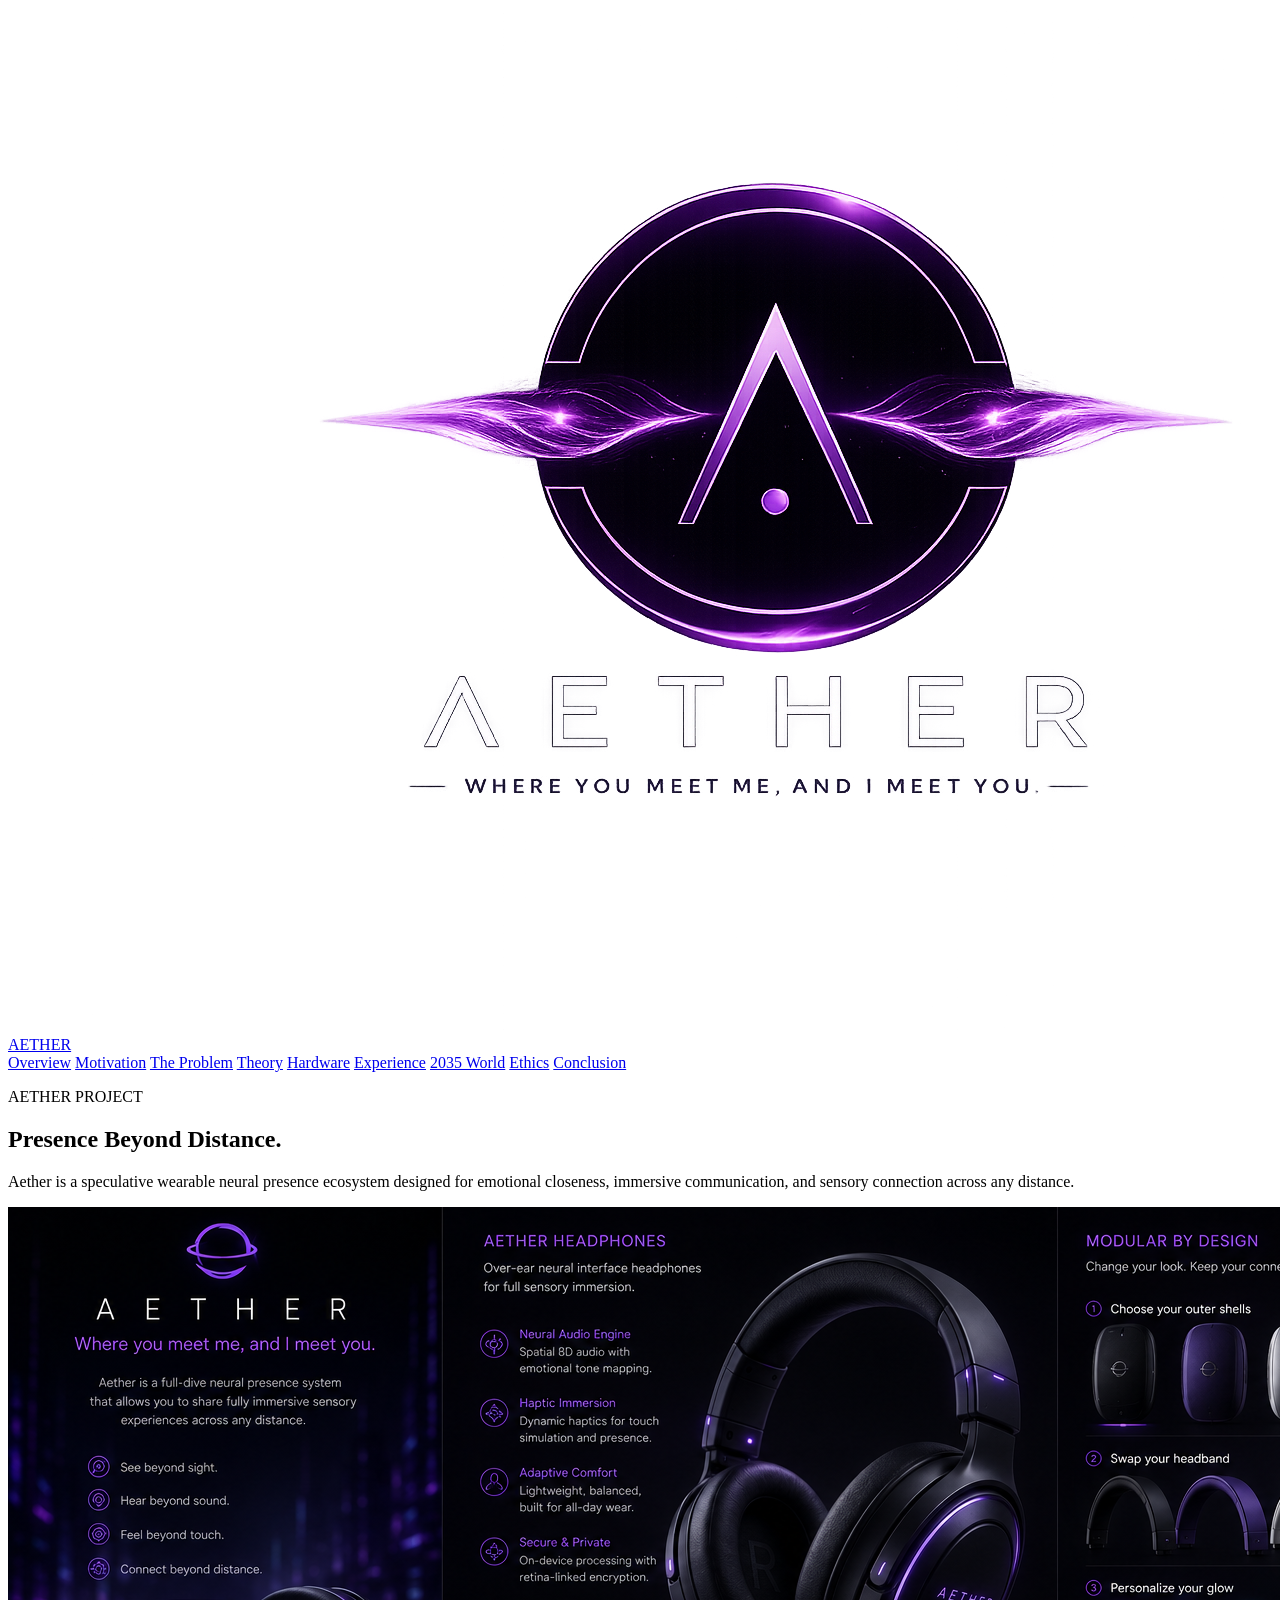
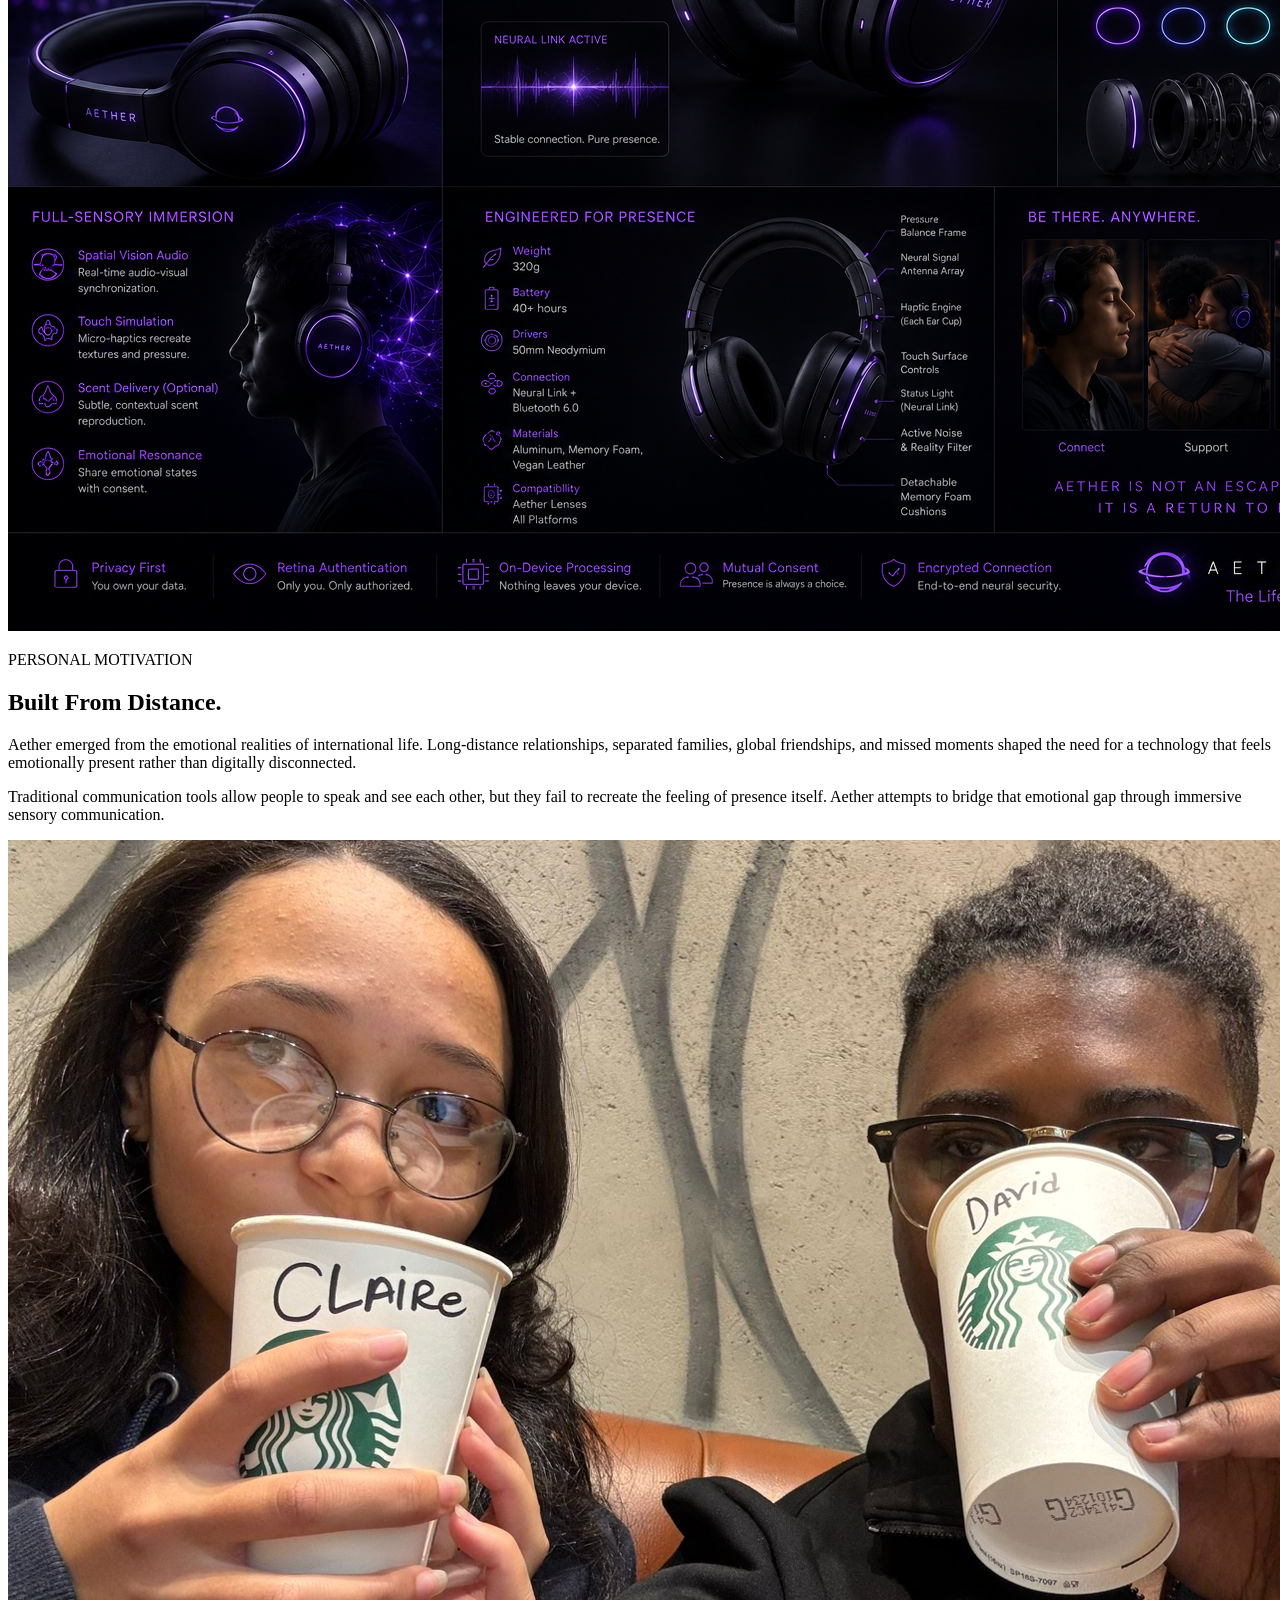
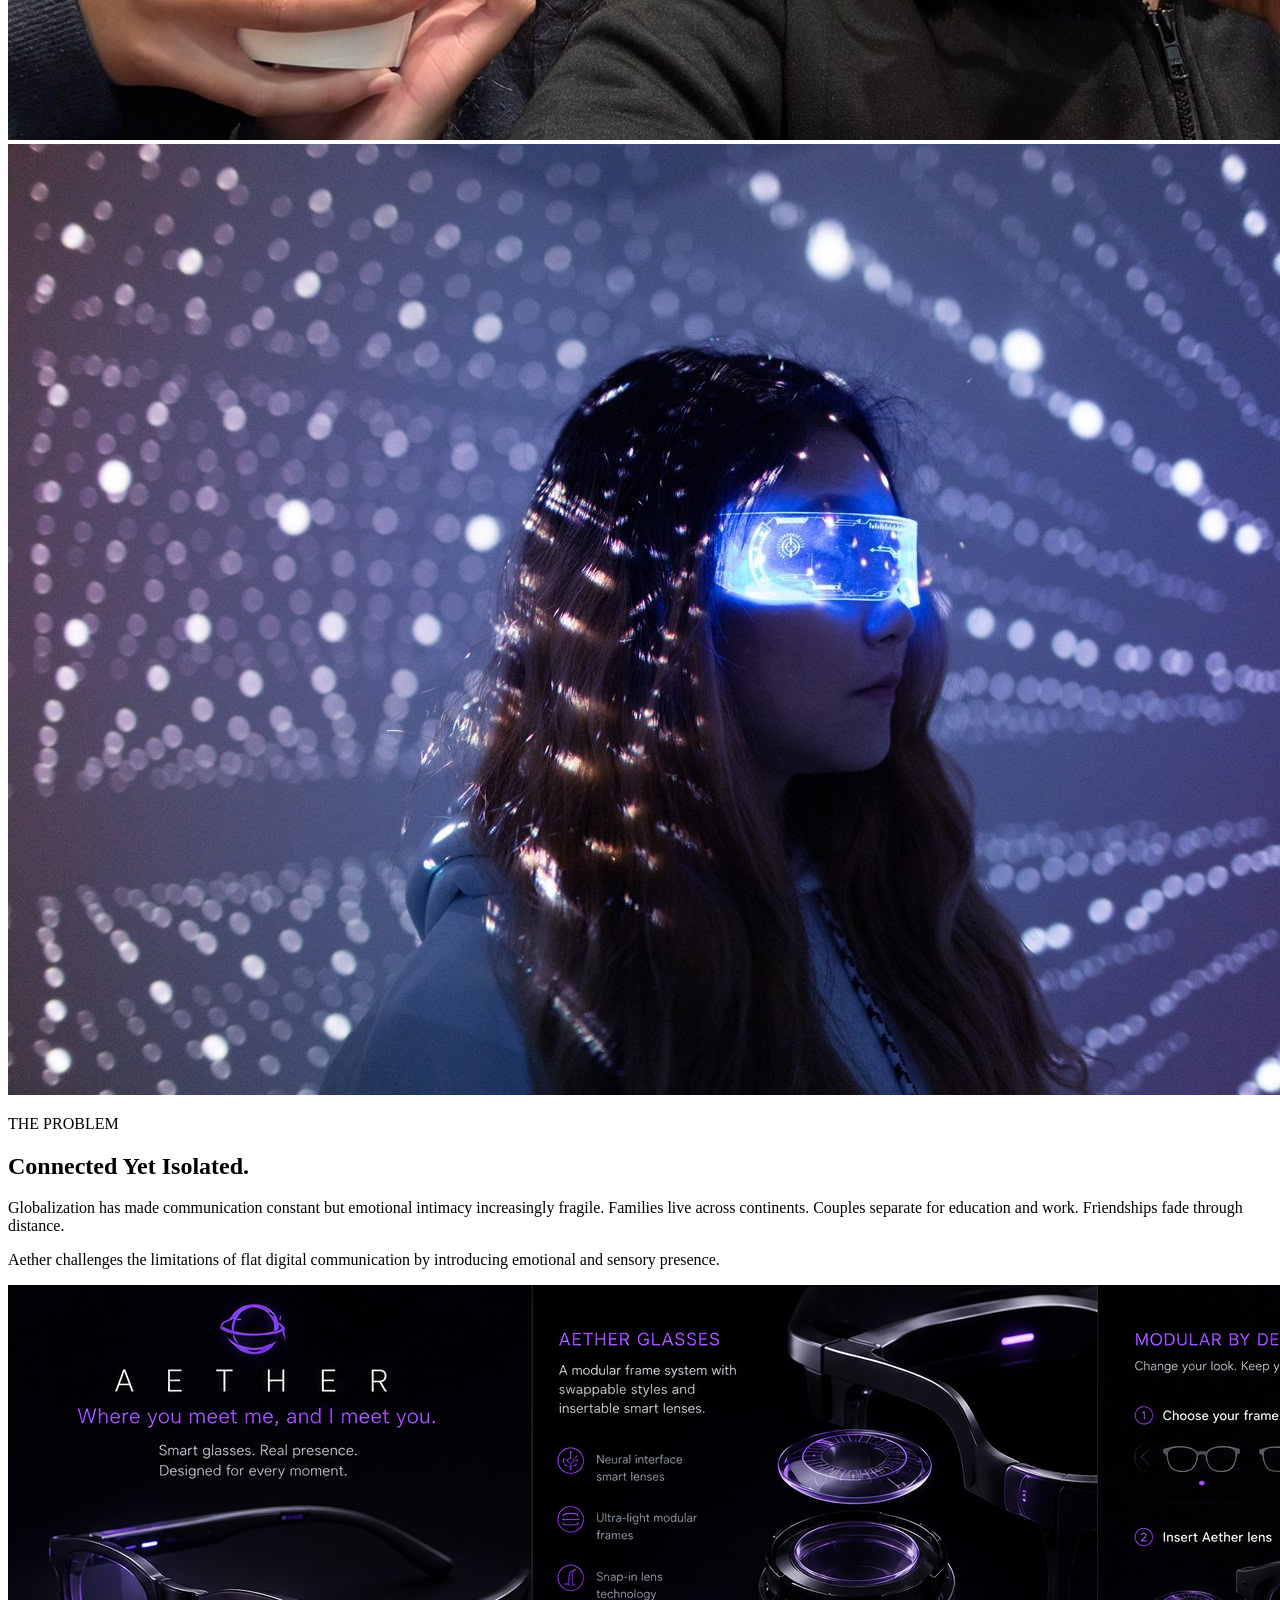
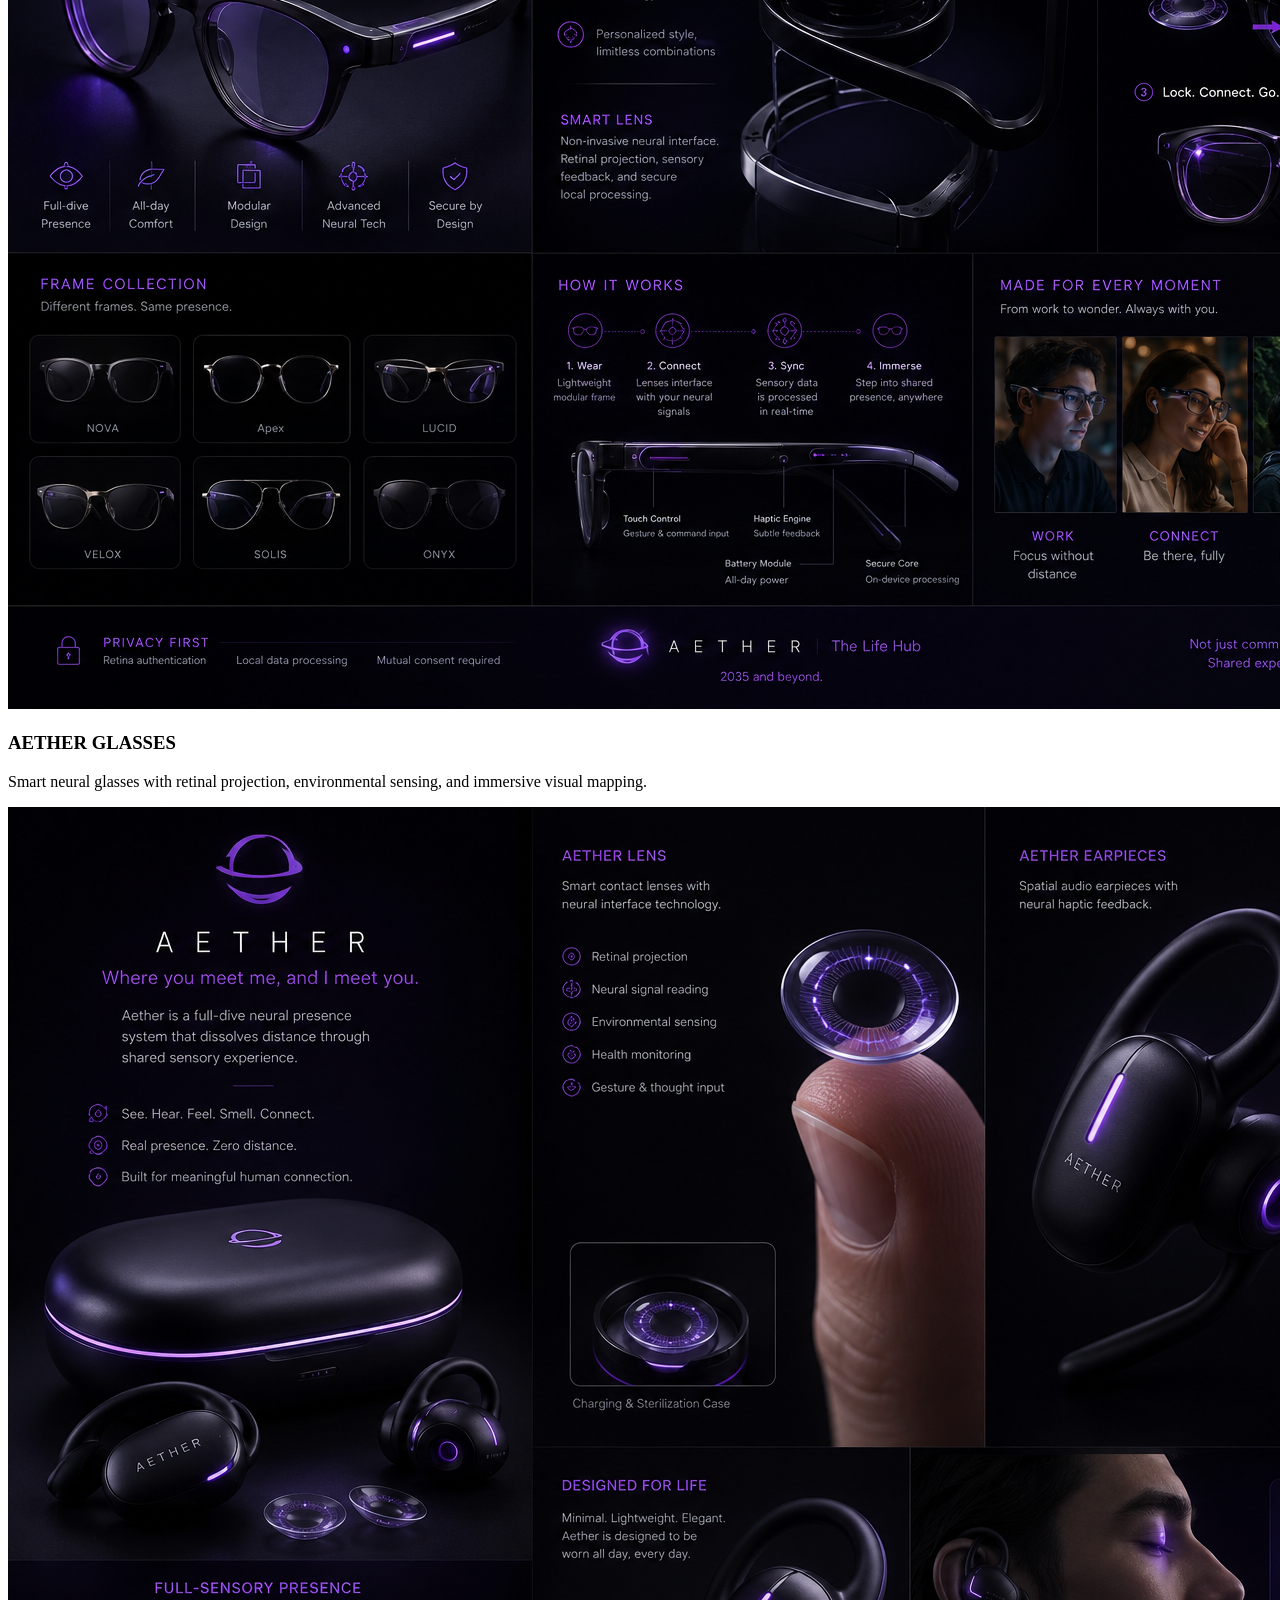
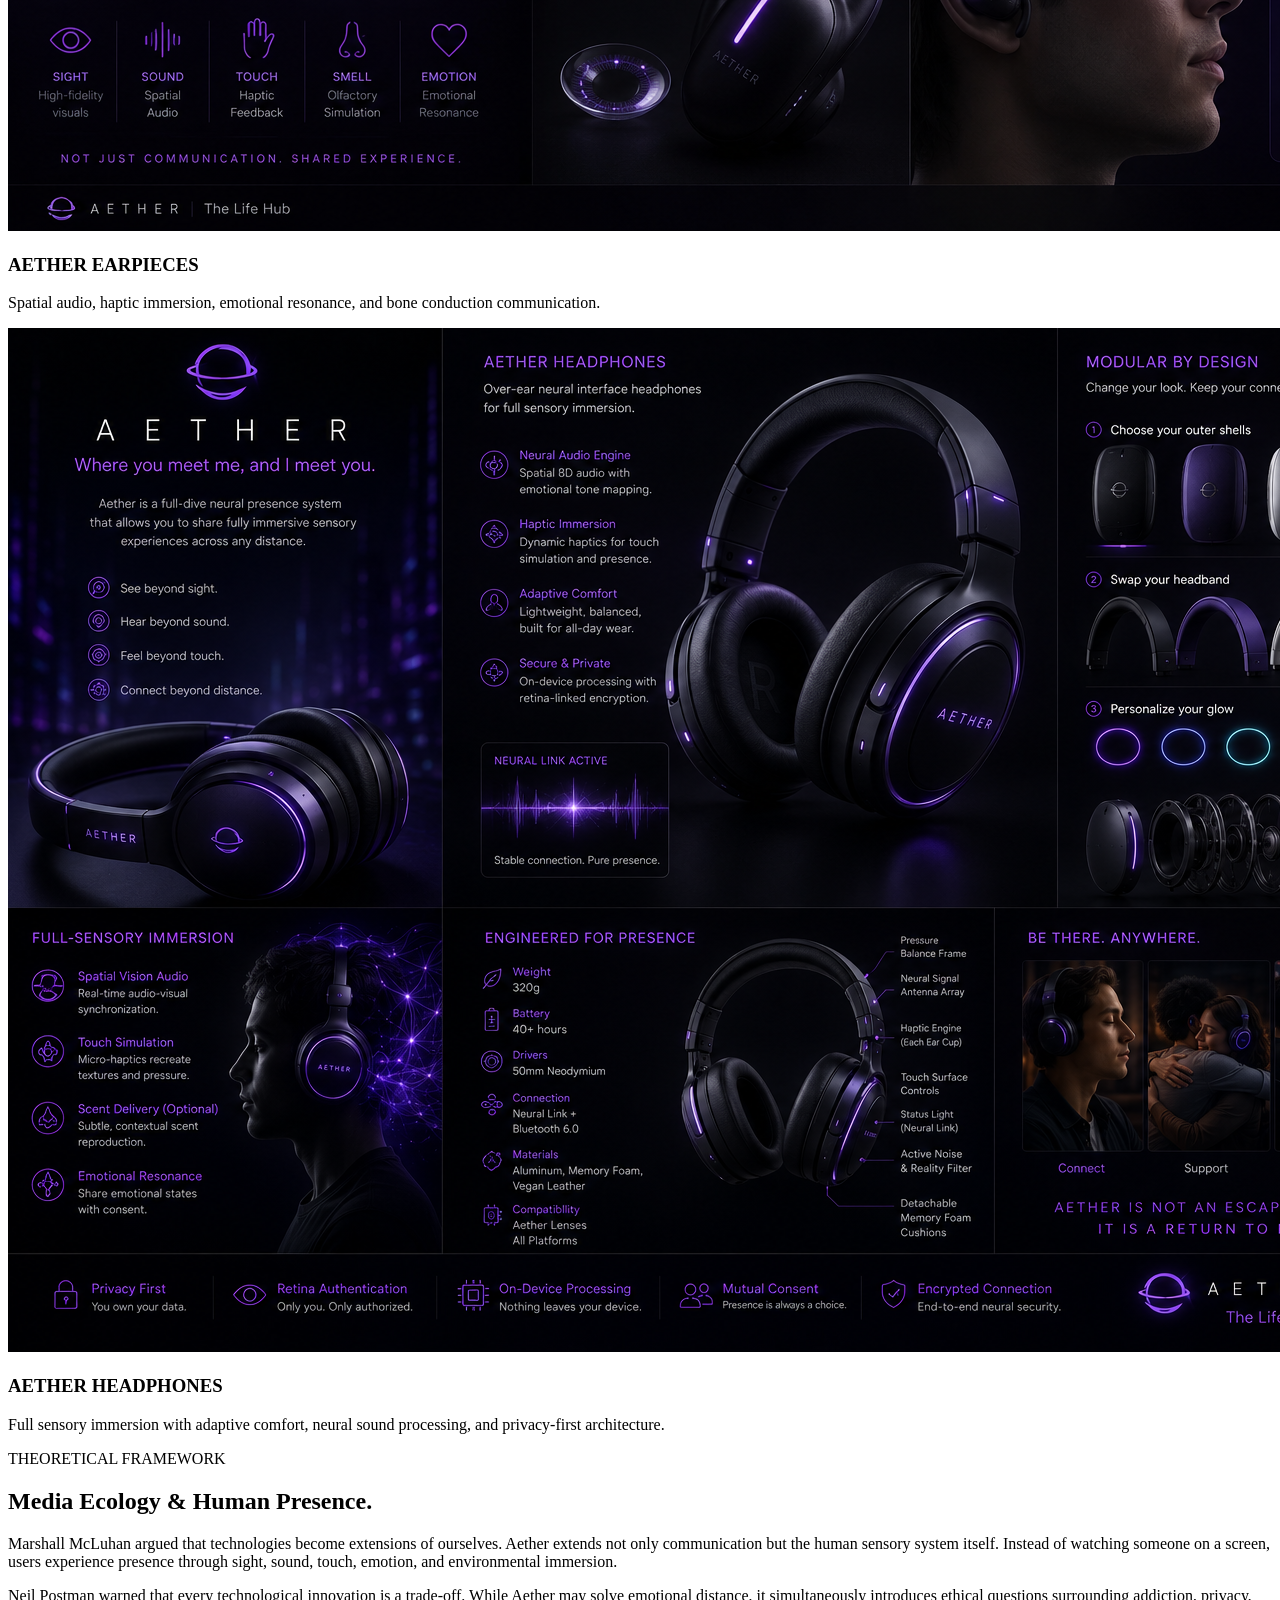
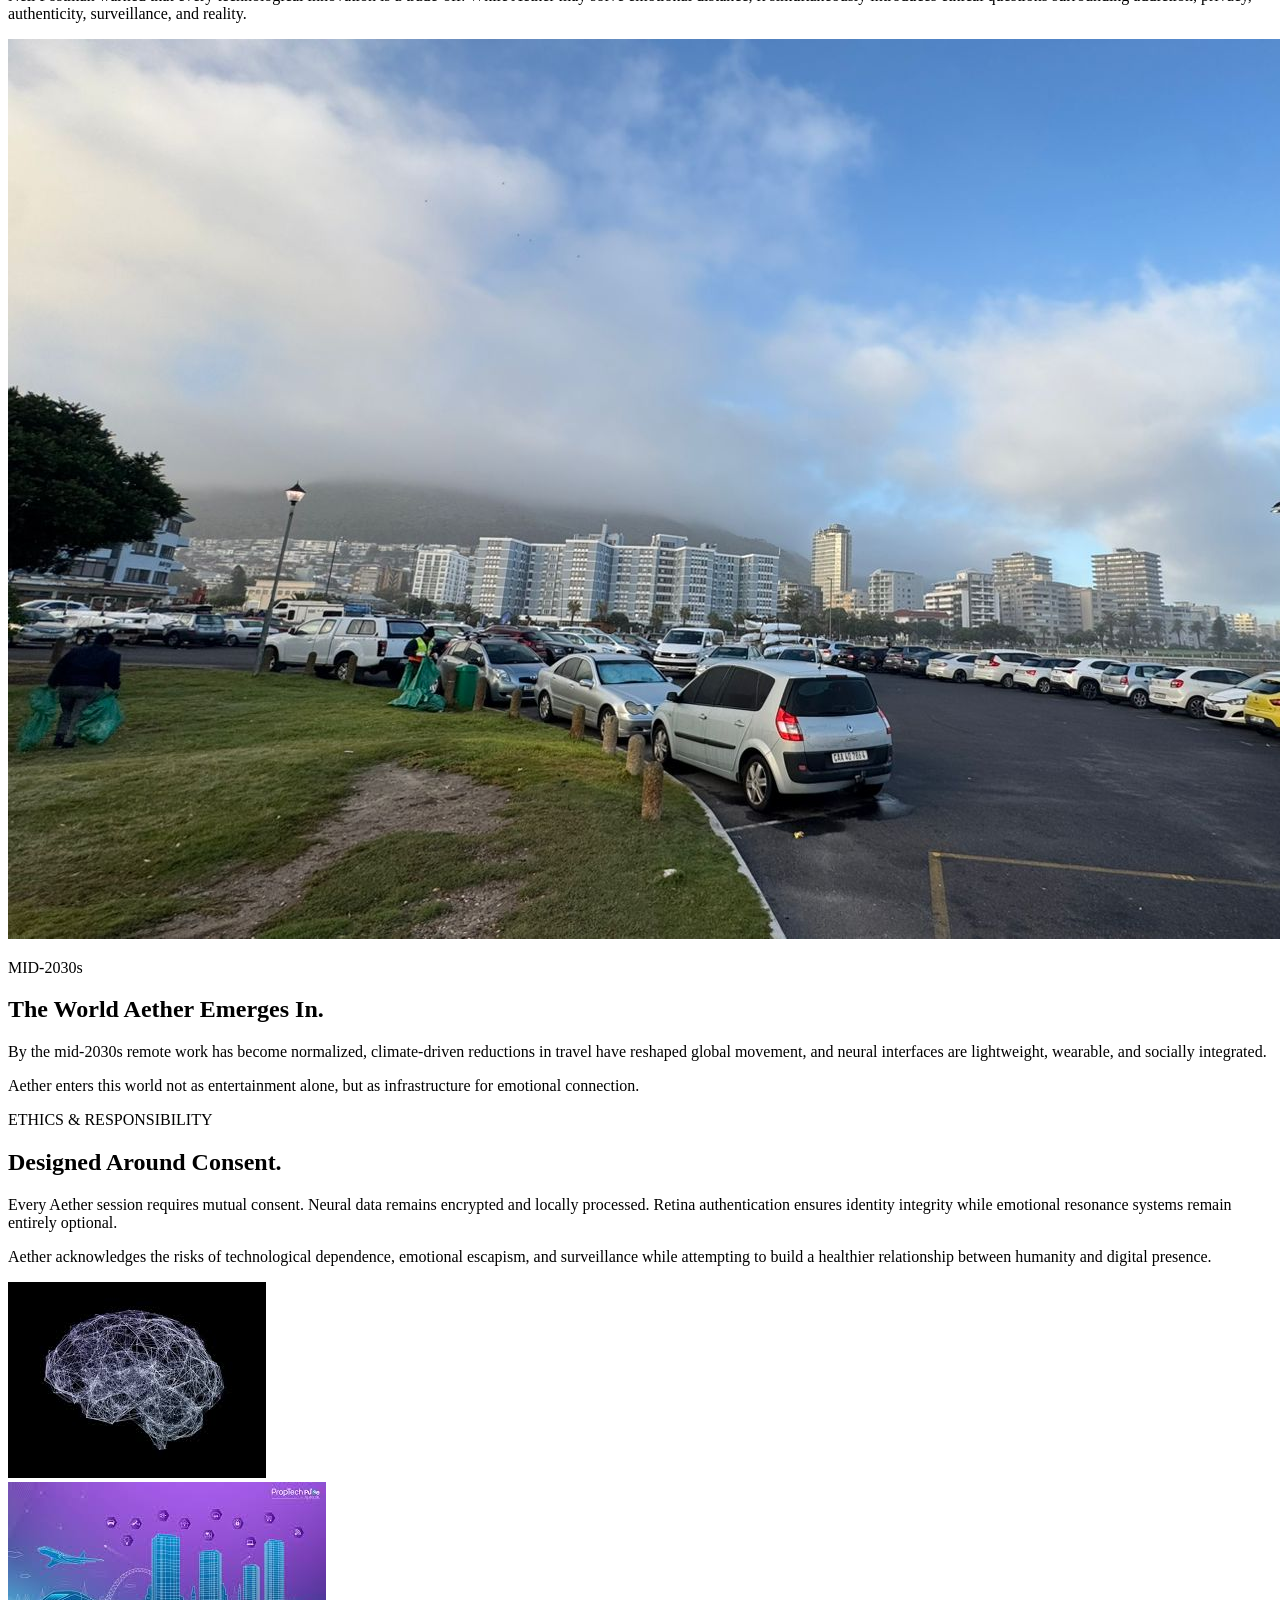
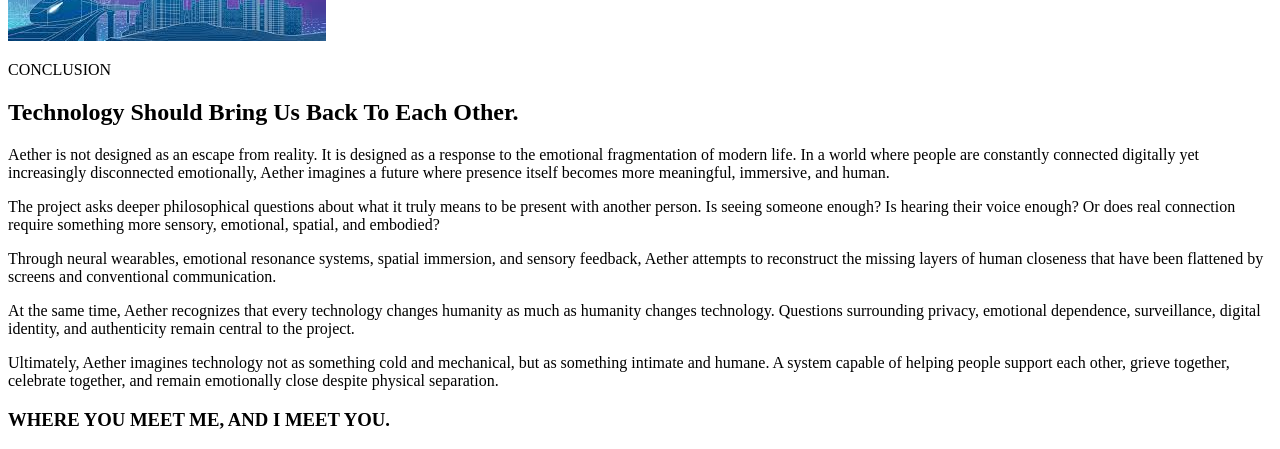
==== home.html @ 704f2fe9 "Add initial HTML structure for Aether home page" ====
<!DOCTYPE html>
<html lang="en">
<head>
    <meta charset="UTF-8">
    <meta name="viewport" content="width=device-width, initial-scale=1.0">

    <title>AETHER HOME</title>

    <!-- CSS -->
    <link rel="stylesheet" href="style.css">

    <!-- Fonts -->
    <link rel="preconnect" href="https://fonts.googleapis.com">
    <link rel="preconnect" href="https://fonts.gstatic.com" crossorigin>
    <link href="https://fonts.googleapis.com/css2?family=Inter:wght@300;400;500;600;700&display=swap" rel="stylesheet">
</head>
<body>

    <!-- Background Layers -->
    <div class="background-overlay"></div>
    <div class="grid-overlay"></div>

    <!-- Sidebar Navigation -->
    <aside class="sidebar">

        <!-- Return Button -->
        <a href="index.html" class="return-home">
            <img src="assets/Logo.jpeg" alt="Logo">
            <span>AETHER</span>
        </a>

        <!-- Navigation -->
        <nav>
            <a href="#overview">Overview</a>
            <a href="#motivation">Motivation</a>
            <a href="#problem">The Problem</a>
            <a href="#framework">Theory</a>
            <a href="#hardware">Hardware</a>
            <a href="#experience">Experience</a>
            <a href="#future">2035 World</a>
            <a href="#ethics">Ethics</a>
            <a href="#conclusion">Conclusion</a>
        </nav>

    </aside>

    <!-- Main Content -->
    <main class="content">

        <!-- Hero Section -->
        <section class="hero-panel" id="overview">

            <div class="hero-text">
                <p class="section-label">AETHER PROJECT</p>

                <h1>
                    Presence Beyond Distance.
                </h1>

                <p>
                    Aether is a speculative wearable neural presence ecosystem
                    designed for emotional closeness, immersive communication,
                    and sensory connection across any distance.
                </p>
            </div>

            <div class="hero-visual">
                <img src="assets/headphones.jpeg" alt="Aether Headphones">
            </div>

        </section>

        <!-- Motivation -->
        <section class="glass-section" id="motivation">

            <div class="section-text">
                <p class="section-label">PERSONAL MOTIVATION</p>

                <h2>
                    Built From Distance.
                </h2>

                <p>
                    Aether emerged from the emotional realities of international
                    life. Long-distance relationships, separated families,
                    global friendships, and missed moments shaped the need for
                    a technology that feels emotionally present rather than
                    digitally disconnected.
                </p>

                <p>
                    Traditional communication tools allow people to speak and
                    see each other, but they fail to recreate the feeling of
                    presence itself. Aether attempts to bridge that emotional
                    gap through immersive sensory communication.
                </p>
            </div>

            <div class="section-image">
                <img src="assets/couple.jpeg" alt="Connection">
            </div>

        </section>

        <!-- Problem -->
        <section class="glass-section reverse" id="problem">

            <div class="section-image">
                <img src="assets/immersion.jpeg" alt="Immersion">
            </div>

            <div class="section-text">
                <p class="section-label">THE PROBLEM</p>

                <h2>
                    Connected Yet Isolated.
                </h2>

                <p>
                    Globalization has made communication constant but emotional
                    intimacy increasingly fragile. Families live across
                    continents. Couples separate for education and work.
                    Friendships fade through distance.
                </p>

                <p>
                    Aether challenges the limitations of flat digital
                    communication by introducing emotional and sensory presence.
                </p>
            </div>

        </section>

        <!-- Hardware -->
        <section class="hardware-grid" id="hardware">

            <div class="hardware-card">
                <img src="assets/glasses.jpeg" alt="Aether Glasses">

                <h3>AETHER GLASSES</h3>

                <p>
                    Smart neural glasses with retinal projection,
                    environmental sensing, and immersive visual mapping.
                </p>
            </div>

            <div class="hardware-card">
                <img src="assets/earphones.jpeg" alt="Aether Earphones">

                <h3>AETHER EARPIECES</h3>

                <p>
                    Spatial audio, haptic immersion, emotional resonance,
                    and bone conduction communication.
                </p>
            </div>

            <div class="hardware-card">
                <img src="assets/headphones.jpeg" alt="Aether Headphones">

                <h3>AETHER HEADPHONES</h3>

                <p>
                    Full sensory immersion with adaptive comfort,
                    neural sound processing, and privacy-first architecture.
                </p>
            </div>

        </section>

        <!-- Theory -->
        <section class="glass-section" id="framework">

            <div class="section-text full-width">

                <p class="section-label">THEORETICAL FRAMEWORK</p>

                <h2>
                    Media Ecology & Human Presence.
                </h2>

                <p>
                    Marshall McLuhan argued that technologies become extensions
                    of ourselves. Aether extends not only communication but the
                    human sensory system itself. Instead of watching someone on
                    a screen, users experience presence through sight, sound,
                    touch, emotion, and environmental immersion.
                </p>

                <p>
                    Neil Postman warned that every technological innovation is a
                    trade-off. While Aether may solve emotional distance, it
                    simultaneously introduces ethical questions surrounding
                    addiction, privacy, authenticity, surveillance, and reality.
                </p>

            </div>

        </section>

        <!-- Future -->
        <section class="glass-section reverse" id="future">

            <div class="section-image">
                <img src="assets/city.jpeg" alt="Future City">
            </div>

            <div class="section-text">

                <p class="section-label">MID-2030s</p>

                <h2>
                    The World Aether Emerges In.
                </h2>

                <p>
                    By the mid-2030s remote work has become normalized,
                    climate-driven reductions in travel have reshaped global
                    movement, and neural interfaces are lightweight,
                    wearable, and socially integrated.
                </p>

                <p>
                    Aether enters this world not as entertainment alone,
                    but as infrastructure for emotional connection.
                </p>

            </div>

        </section>

        <!-- Ethics -->
        <section class="glass-section" id="ethics">

            <div class="section-text">

                <p class="section-label">ETHICS & RESPONSIBILITY</p>

                <h2>
                    Designed Around Consent.
                </h2>

                <p>
                    Every Aether session requires mutual consent.
                    Neural data remains encrypted and locally processed.
                    Retina authentication ensures identity integrity while
                    emotional resonance systems remain entirely optional.
                </p>

                <p>
                    Aether acknowledges the risks of technological dependence,
                    emotional escapism, and surveillance while attempting to
                    build a healthier relationship between humanity and digital
                    presence.
                </p>

            </div>

            <div class="section-image">
                <img src="assets/neural.jpeg" alt="Neural Link">
            </div>

        </section>

        <!-- Conclusion -->
        <section class="conclusion-section" id="conclusion">

            <img src="assets/future.jpeg" alt="Future" class="conclusion-image">

            <div class="conclusion-overlay"></div>

            <div class="conclusion-content">

                <p class="section-label">CONCLUSION</p>

                <h2>
                    Technology Should Bring Us Back To Each Other.
                </h2>

                <p>
                    Aether is not designed as an escape from reality.
                    It is designed as a response to the emotional fragmentation
                    of modern life. In a world where people are constantly
                    connected digitally yet increasingly disconnected emotionally,
                    Aether imagines a future where presence itself becomes more
                    meaningful, immersive, and human.
                </p>

                <p>
                    The project asks deeper philosophical questions about what
                    it truly means to be present with another person. Is seeing
                    someone enough? Is hearing their voice enough? Or does real
                    connection require something more sensory, emotional,
                    spatial, and embodied?
                </p>

                <p>
                    Through neural wearables, emotional resonance systems,
                    spatial immersion, and sensory feedback, Aether attempts to
                    reconstruct the missing layers of human closeness that have
                    been flattened by screens and conventional communication.
                </p>

                <p>
                    At the same time, Aether recognizes that every technology
                    changes humanity as much as humanity changes technology.
                    Questions surrounding privacy, emotional dependence,
                    surveillance, digital identity, and authenticity remain
                    central to the project.
                </p>

                <p>
                    Ultimately, Aether imagines technology not as something
                    cold and mechanical, but as something intimate and humane.
                    A system capable of helping people support each other,
                    grieve together, celebrate together, and remain emotionally
                    close despite physical separation.
                </p>

                <h3>
                    WHERE YOU MEET ME, AND I MEET YOU.
                </h3>

            </div>

        </section>

    </main>

    <script src="script.js"></script>
</body>
</html>
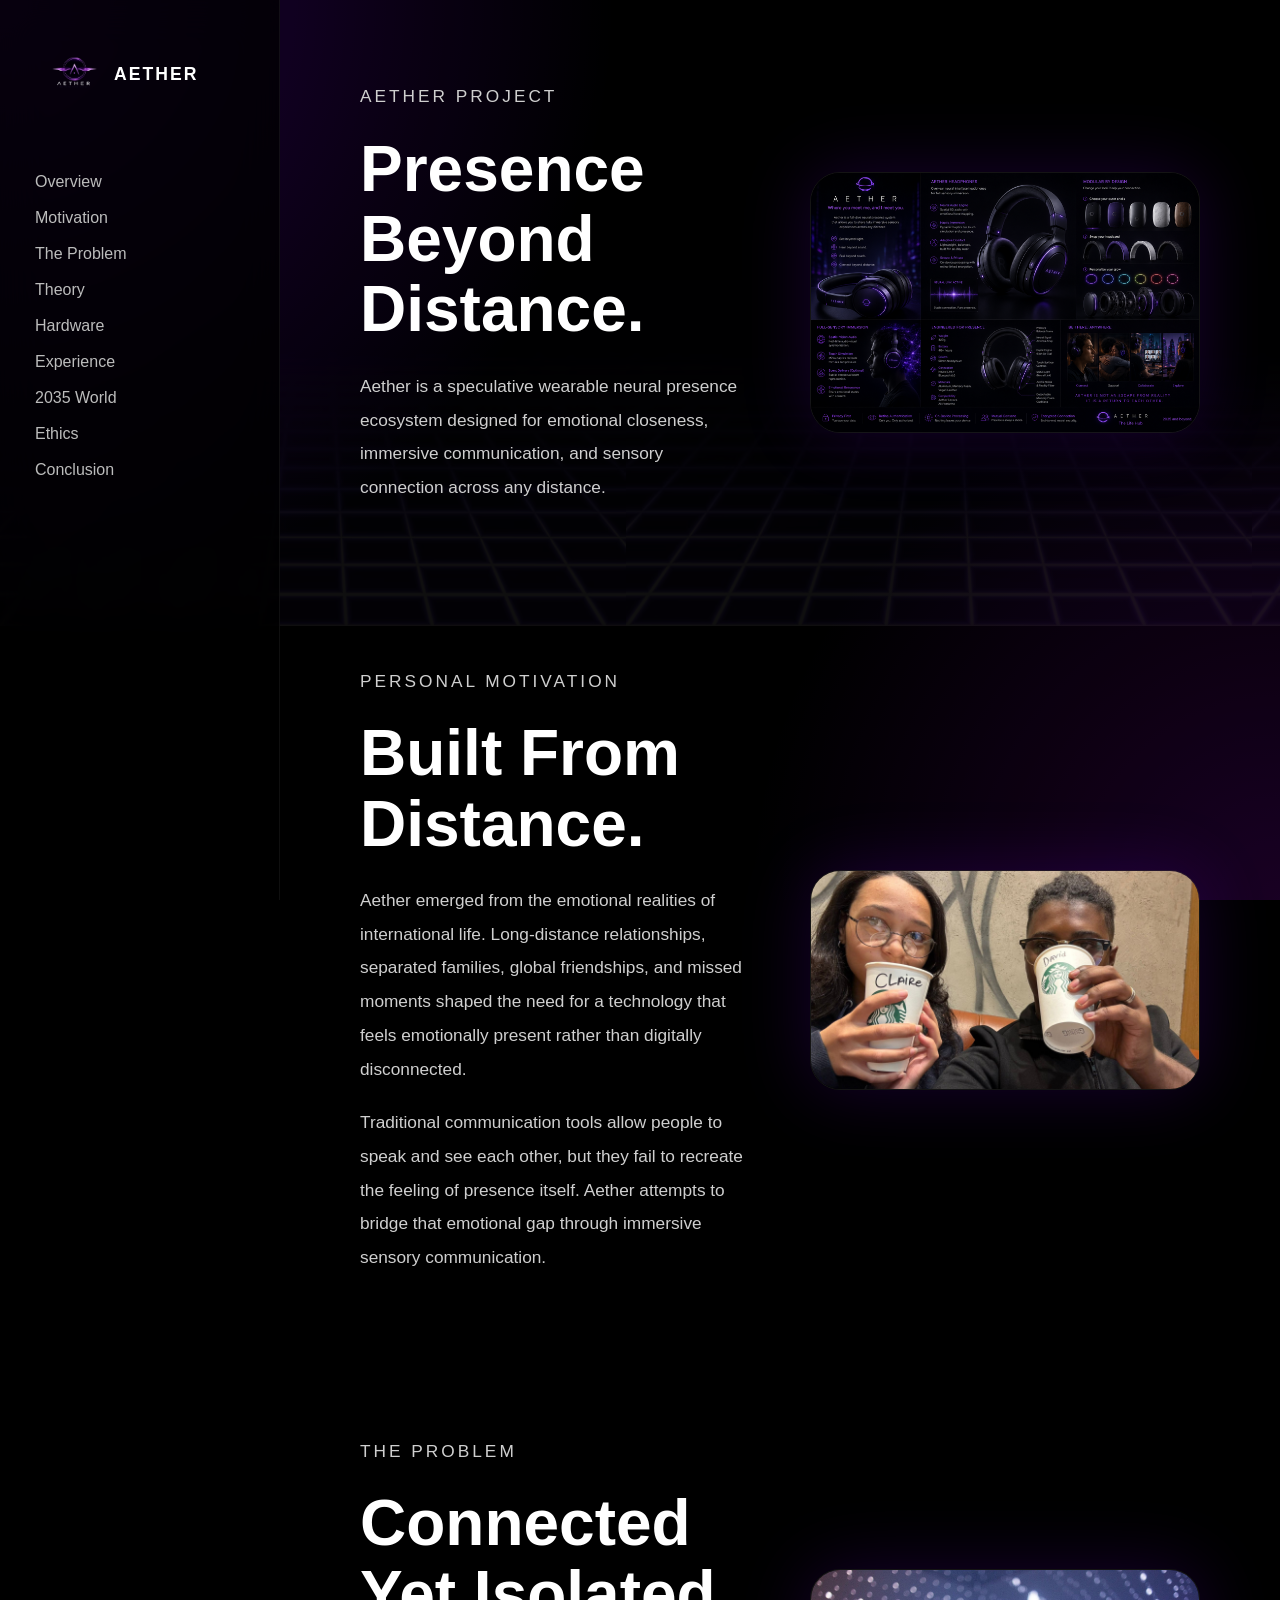
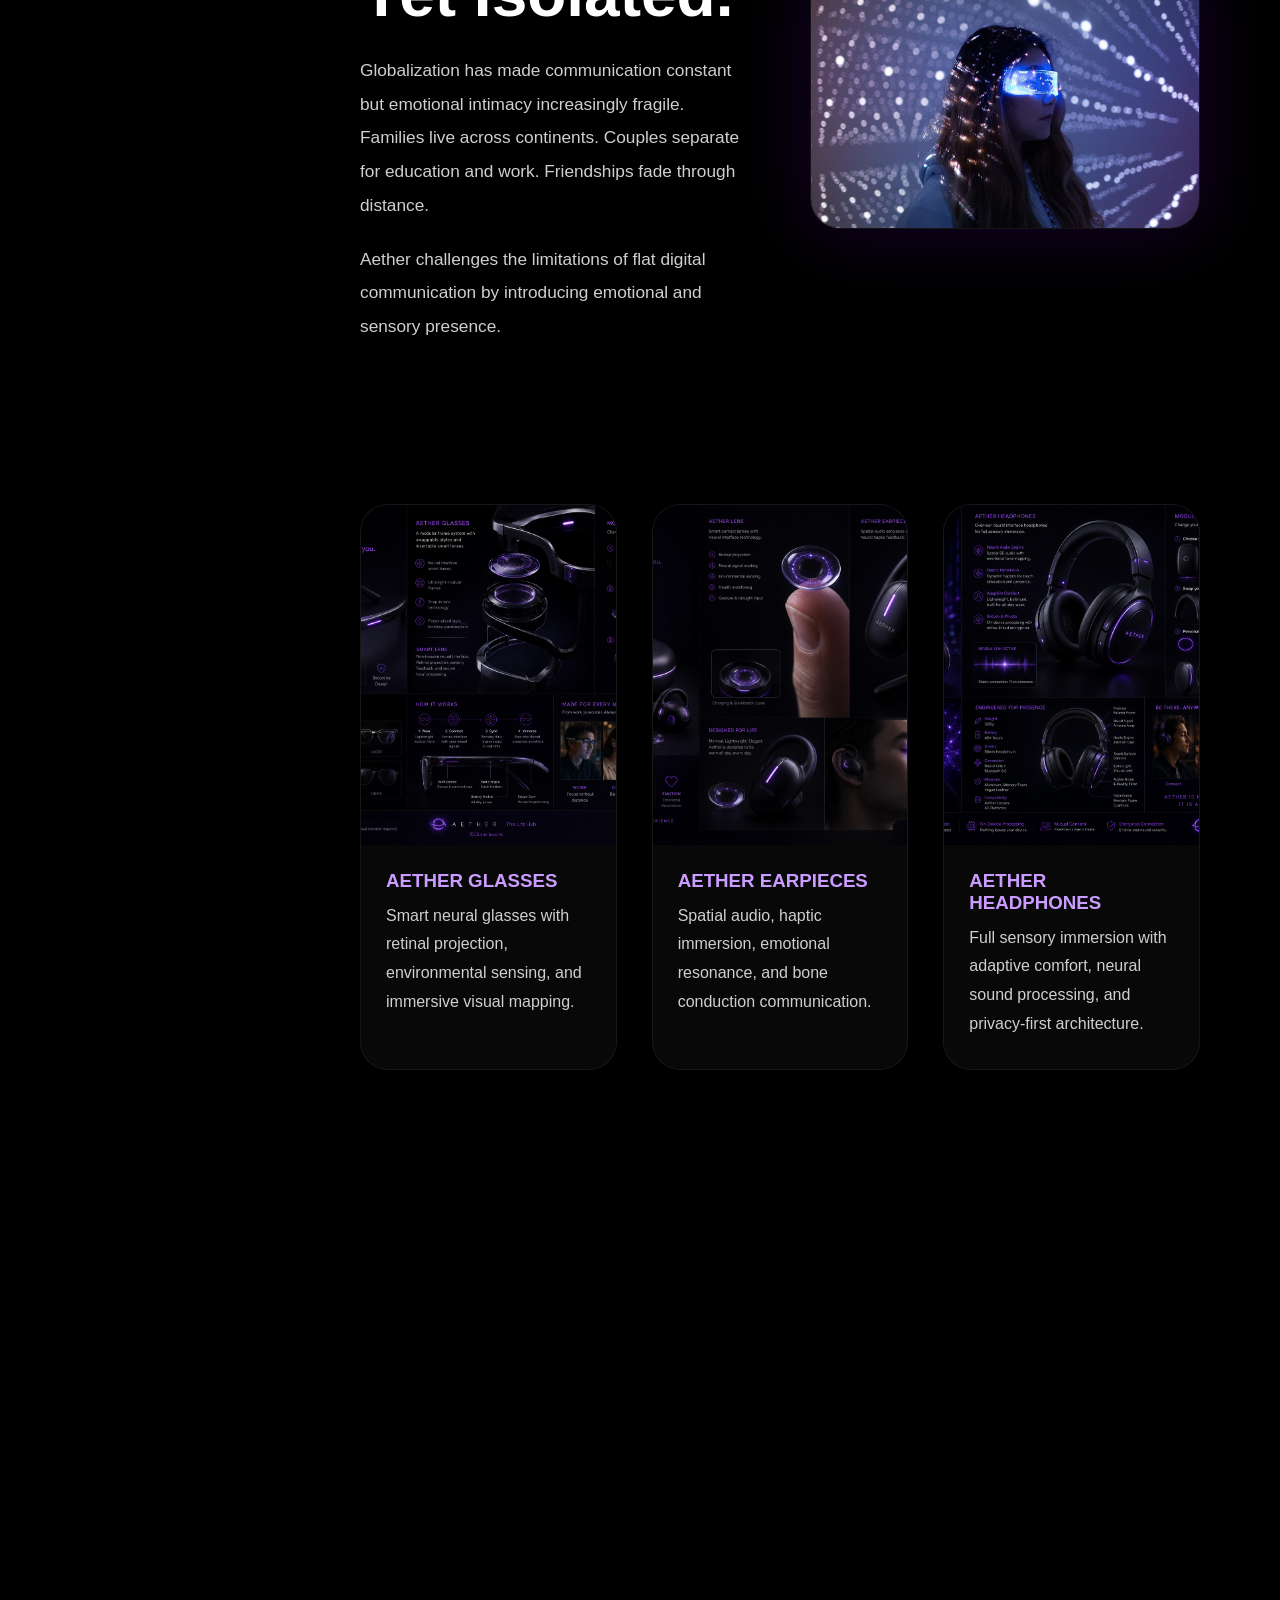
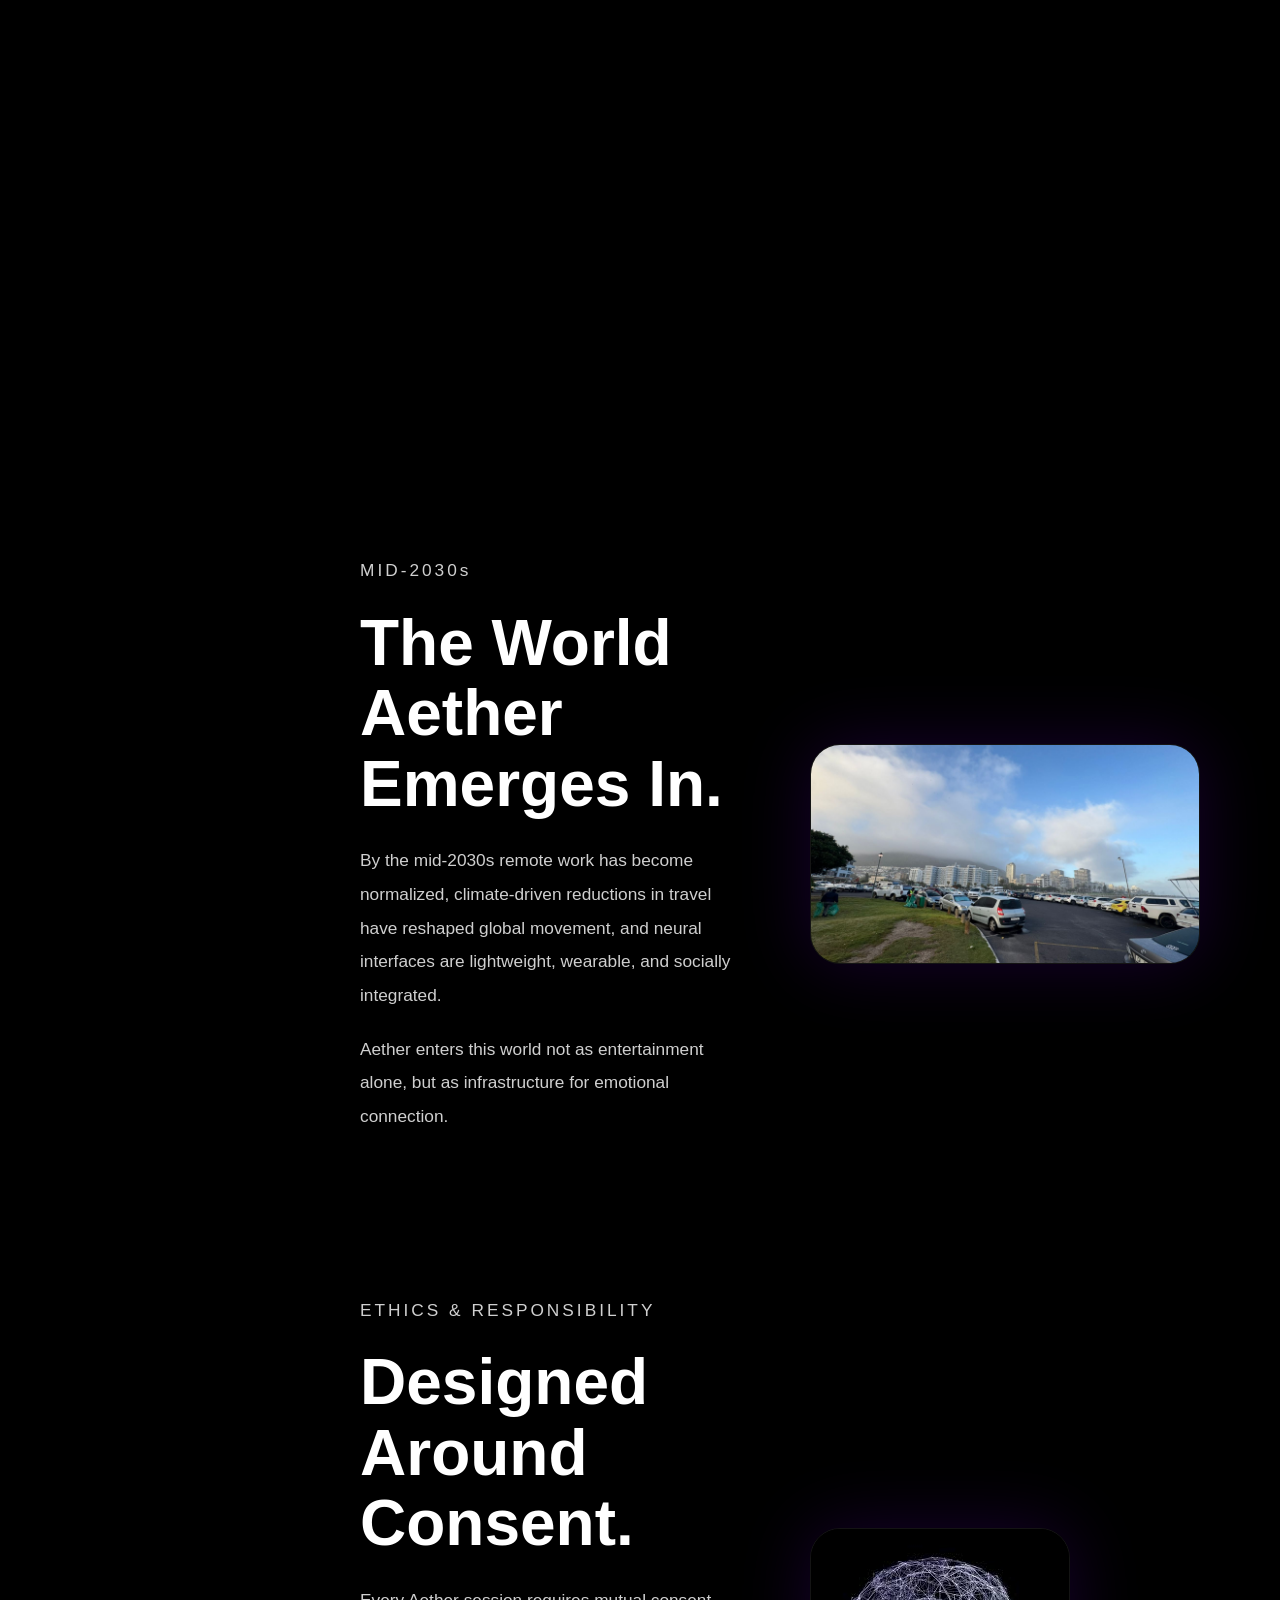
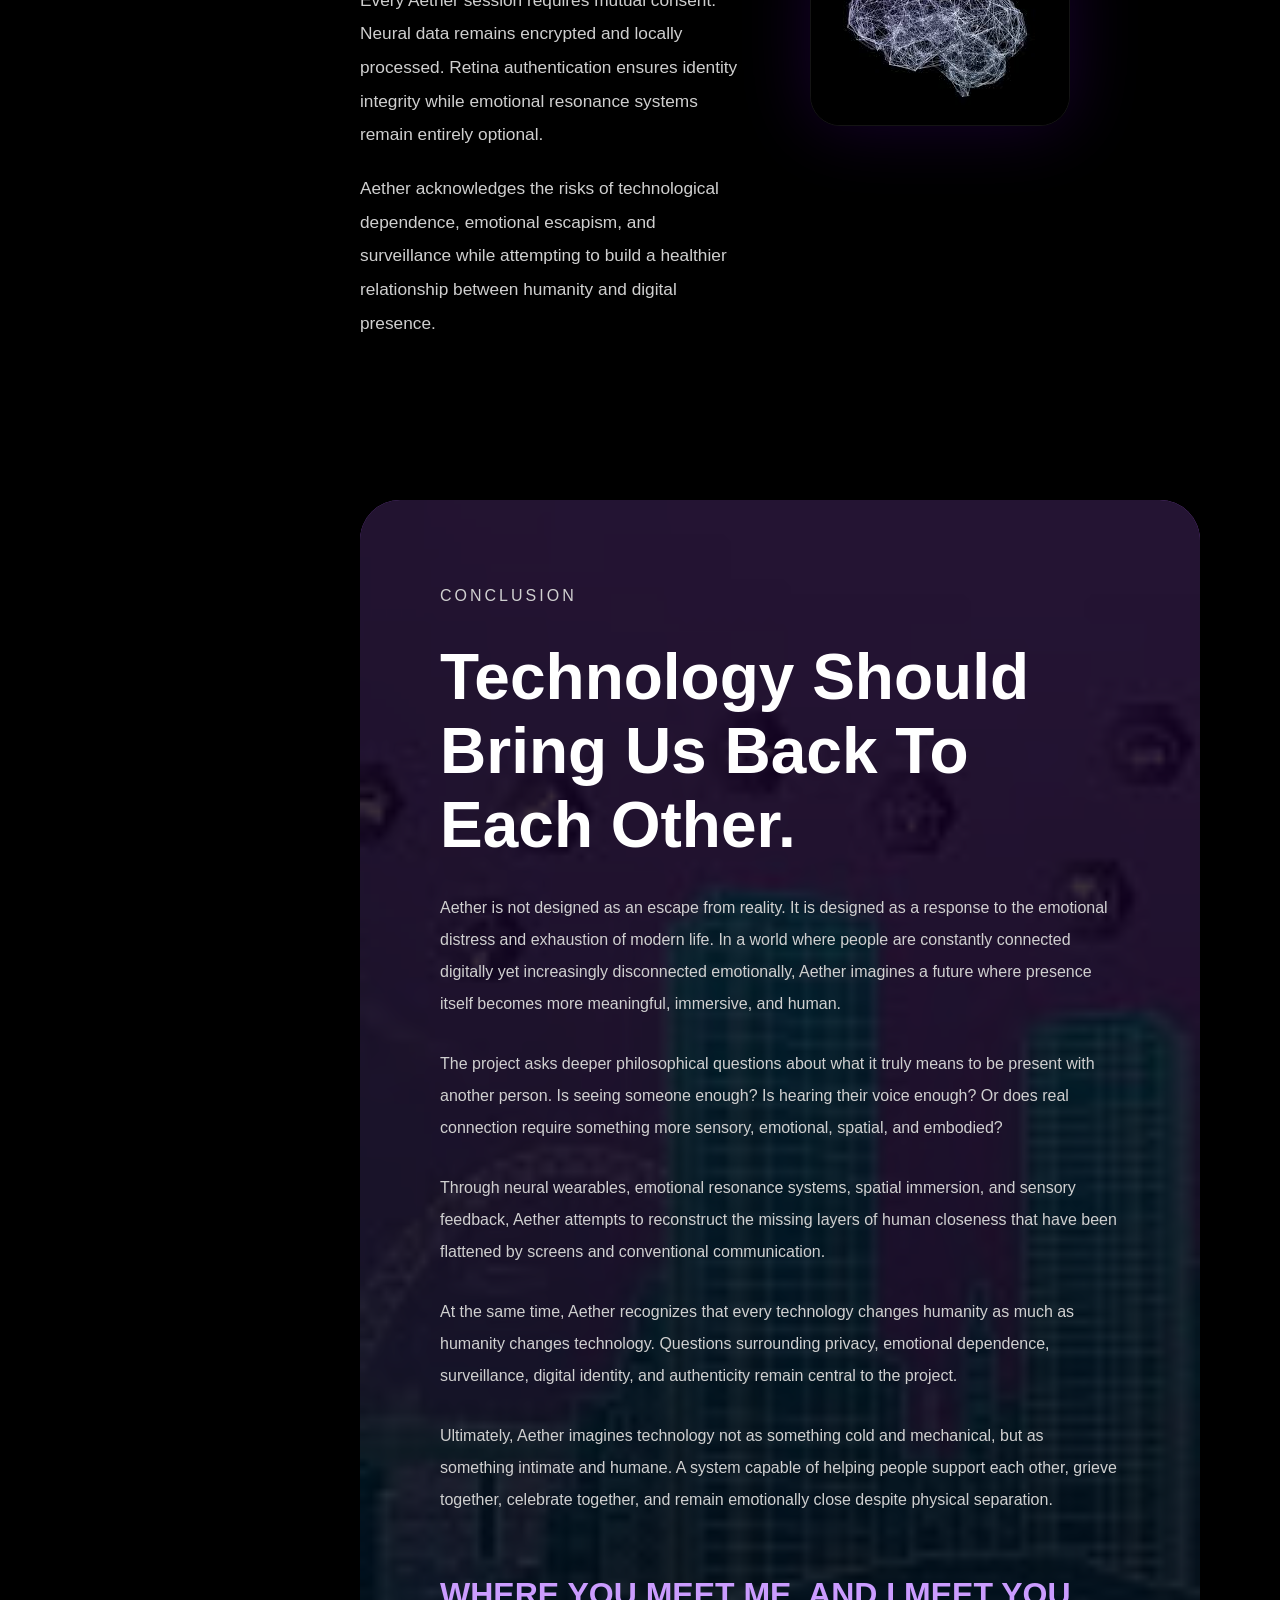
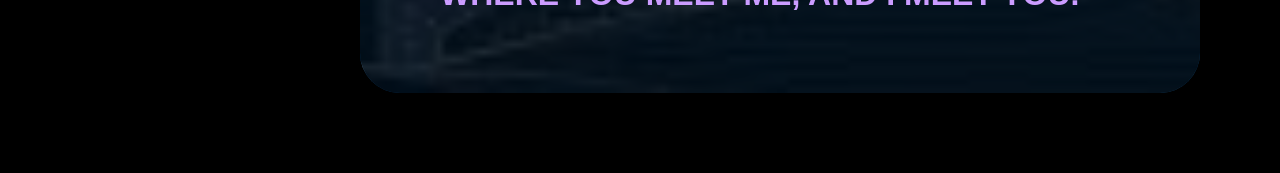
==== commit 7465d7d2: "Update text to clarify Aether's purpose" ====
--- a/home.html
+++ b/home.html
@@ -280,7 +280,7 @@
 
                 <p>
                     Aether is not designed as an escape from reality.
-                    It is designed as a response to the emotional fragmentation
+                    It is designed as a response to the emotional distress and exhaustion
                     of modern life. In a world where people are constantly
                     connected digitally yet increasingly disconnected emotionally,
                     Aether imagines a future where presence itself becomes more
--- a/style.css
+++ b/style.css
@@ -0,0 +1,396 @@
+* {
+    margin: 0;
+    padding: 0;
+    box-sizing: border-box;
+}
+
+html {
+    scroll-behavior: smooth;
+}
+
+body {
+    background: #000000;
+    color: white;
+    font-family: 'Inter', sans-serif;
+    overflow-x: hidden;
+}
+
+img {
+    max-width: 100%;
+    display: block;
+}
+
+/* ========================================
+   BACKGROUND EFFECTS
+======================================== */
+
+.background-overlay {
+    position: fixed;
+    inset: 0;
+    background:
+        radial-gradient(circle at top left, rgba(128,0,255,0.25), transparent 40%),
+        radial-gradient(circle at bottom right, rgba(180,0,255,0.15), transparent 35%),
+        #000;
+    z-index: -3;
+}
+
+.grid-overlay {
+    position: fixed;
+    inset: 0;
+    background-image: url('./assets/glow-grid.png');
+    opacity: 0.06;
+    z-index: -2;
+}
+
+.animated-bg {
+    position: fixed;
+    inset: 0;
+    background: radial-gradient(circle, rgba(120,0,255,0.2), transparent 60%);
+    filter: blur(120px);
+    z-index: -2;
+}
+
+.glow {
+    position: fixed;
+    width: 400px;
+    height: 400px;
+    border-radius: 50%;
+    filter: blur(120px);
+    opacity: 0.15;
+}
+
+.glow-one {
+    top: 0;
+    left: 0;
+    background: #8f00ff;
+}
+
+.glow-two {
+    bottom: 0;
+    right: 0;
+    background: #6a00ff;
+}
+
+/* ========================================
+   WELCOME PAGE
+======================================== */
+
+.welcome-body {
+    min-height: 100vh;
+    display: flex;
+    align-items: center;
+    justify-content: center;
+    padding: 60px;
+}
+
+.welcome-container {
+    width: 100%;
+    max-width: 1500px;
+    display: grid;
+    grid-template-columns: 1fr 1fr;
+    gap: 80px;
+    align-items: center;
+}
+
+.main-logo {
+    width: 180px;
+    margin-bottom: 40px;
+}
+
+.small-title {
+    color: #b57cff;
+    letter-spacing: 3px;
+    margin-bottom: 25px;
+}
+
+.hero-content h1 {
+    font-size: 5rem;
+    line-height: 1.05;
+    margin-bottom: 30px;
+}
+
+.hero-description {
+    max-width: 650px;
+    color: #cccccc;
+    line-height: 1.9;
+    font-size: 1.15rem;
+}
+
+.hero-pills {
+    display: flex;
+    flex-wrap: wrap;
+    gap: 15px;
+    margin-top: 40px;
+}
+
+.hero-pills span {
+    border: 1px solid rgba(180,100,255,0.35);
+    padding: 14px 22px;
+    border-radius: 999px;
+    background: rgba(255,255,255,0.04);
+    backdrop-filter: blur(12px);
+}
+
+.enter-button {
+    display: inline-block;
+    margin-top: 45px;
+    padding: 18px 38px;
+    background: linear-gradient(135deg,#7a00ff,#a855ff);
+    color: white;
+    text-decoration: none;
+    border-radius: 999px;
+    font-weight: 600;
+    transition: 0.3s ease;
+}
+
+.enter-button:hover {
+    transform: translateY(-4px);
+    box-shadow: 0 0 40px rgba(140,0,255,0.5);
+}
+
+.hero-image {
+    border-radius: 40px;
+    border: 1px solid rgba(255,255,255,0.08);
+    box-shadow: 0 0 80px rgba(128,0,255,0.2);
+}
+
+/* ========================================
+   SIDEBAR
+======================================== */
+
+.sidebar {
+    position: fixed;
+    left: 0;
+    top: 0;
+    width: 280px;
+    height: 100vh;
+    padding: 35px;
+    border-right: 1px solid rgba(255,255,255,0.06);
+    background: rgba(0,0,0,0.75);
+    backdrop-filter: blur(20px);
+    z-index: 100;
+}
+
+.return-home {
+    display: flex;
+    align-items: center;
+    gap: 15px;
+    text-decoration: none;
+    margin-bottom: 60px;
+    padding: 14px;
+    border-radius: 18px;
+    transition: 0.3s ease;
+}
+
+.return-home:hover {
+    background: rgba(255,255,255,0.05);
+}
+
+.return-home img {
+    width: 50px;
+    height: 50px;
+    object-fit: cover;
+    border-radius: 12px;
+}
+
+.return-home span {
+    color: white;
+    font-size: 1.1rem;
+    font-weight: 600;
+    letter-spacing: 2px;
+}
+
+.sidebar nav {
+    display: flex;
+    flex-direction: column;
+    gap: 18px;
+}
+
+.sidebar nav a {
+    color: #bcbcbc;
+    text-decoration: none;
+    transition: 0.3s ease;
+}
+
+.sidebar nav a:hover {
+    color: #b46cff;
+    transform: translateX(8px);
+}
+
+/* ========================================
+   MAIN CONTENT
+======================================== */
+
+.content {
+    margin-left: 280px;
+    padding: 80px;
+}
+
+.hero-panel,
+.glass-section {
+    display: grid;
+    grid-template-columns: 1fr 1fr;
+    gap: 60px;
+    align-items: center;
+    margin-bottom: 140px;
+}
+
+.reverse {
+    direction: rtl;
+}
+
+.reverse * {
+    direction: ltr;
+}
+
+.section-label {
+    color: #ae6bff;
+    letter-spacing: 3px;
+    margin-bottom: 18px;
+}
+
+.hero-text h1,
+.section-text h2 {
+    font-size: 4rem;
+    line-height: 1.1;
+    margin-bottom: 25px;
+}
+
+.section-text p,
+.hero-text p {
+    color: #cfcfcf;
+    line-height: 1.95;
+    font-size: 1.08rem;
+    margin-bottom: 20px;
+}
+
+.hero-visual img,
+.section-image img {
+    border-radius: 30px;
+    border: 1px solid rgba(255,255,255,0.08);
+    box-shadow: 0 0 70px rgba(128,0,255,0.18);
+}
+
+/* ========================================
+   HARDWARE GRID
+======================================== */
+
+.hardware-grid {
+    display: grid;
+    grid-template-columns: repeat(3,1fr);
+    gap: 35px;
+    margin-bottom: 140px;
+}
+
+.hardware-card {
+    background: rgba(255,255,255,0.03);
+    border: 1px solid rgba(255,255,255,0.06);
+    backdrop-filter: blur(18px);
+    border-radius: 28px;
+    overflow: hidden;
+    transition: 0.4s ease;
+}
+
+.hardware-card:hover {
+    transform: translateY(-10px);
+    box-shadow: 0 0 60px rgba(140,0,255,0.18);
+}
+
+.hardware-card img {
+    width: 100%;
+    height: 340px;
+    object-fit: cover;
+}
+
+.hardware-card h3 {
+    padding: 25px 25px 10px;
+    color: #cb9cff;
+}
+
+.hardware-card p {
+    padding: 0 25px 30px;
+    color: #cfcfcf;
+    line-height: 1.8;
+}
+
+/* ========================================
+   CONCLUSION
+======================================== */
+
+.conclusion-section {
+    position: relative;
+    min-height: 100vh;
+    border-radius: 40px;
+    overflow: hidden;
+    display: flex;
+    align-items: center;
+    justify-content: center;
+}
+
+.conclusion-image {
+    position: absolute;
+    inset: 0;
+    width: 100%;
+    height: 100%;
+    object-fit: cover;
+}
+
+.conclusion-overlay {
+    position: absolute;
+    inset: 0;
+    background: rgba(0,0,0,0.78);
+}
+
+.conclusion-content {
+    position: relative;
+    max-width: 1000px;
+    z-index: 5;
+    padding: 80px;
+}
+
+.conclusion-content h2 {
+    font-size: 4rem;
+    margin-bottom: 30px;
+}
+
+.conclusion-content p {
+    color: #d0d0d0;
+    line-height: 2;
+    margin-bottom: 28px;
+}
+
+.conclusion-content h3 {
+    margin-top: 60px;
+    font-size: 2rem;
+    color: #cb9cff;
+}
+
+/* ========================================
+   RESPONSIVE
+======================================== */
+
+@media(max-width:1200px) {
+
+    .sidebar {
+        display: none;
+    }
+
+    .content {
+        margin-left: 0;
+        padding: 40px;
+    }
+
+    .welcome-container,
+    .hero-panel,
+    .glass-section,
+    .hardware-grid {
+        grid-template-columns: 1fr;
+    }
+
+    .hero-content h1,
+    .hero-text h1,
+    .section-text h2,
+    .conclusion-content h2 {
+        font-size: 3rem;
+    }
+}
